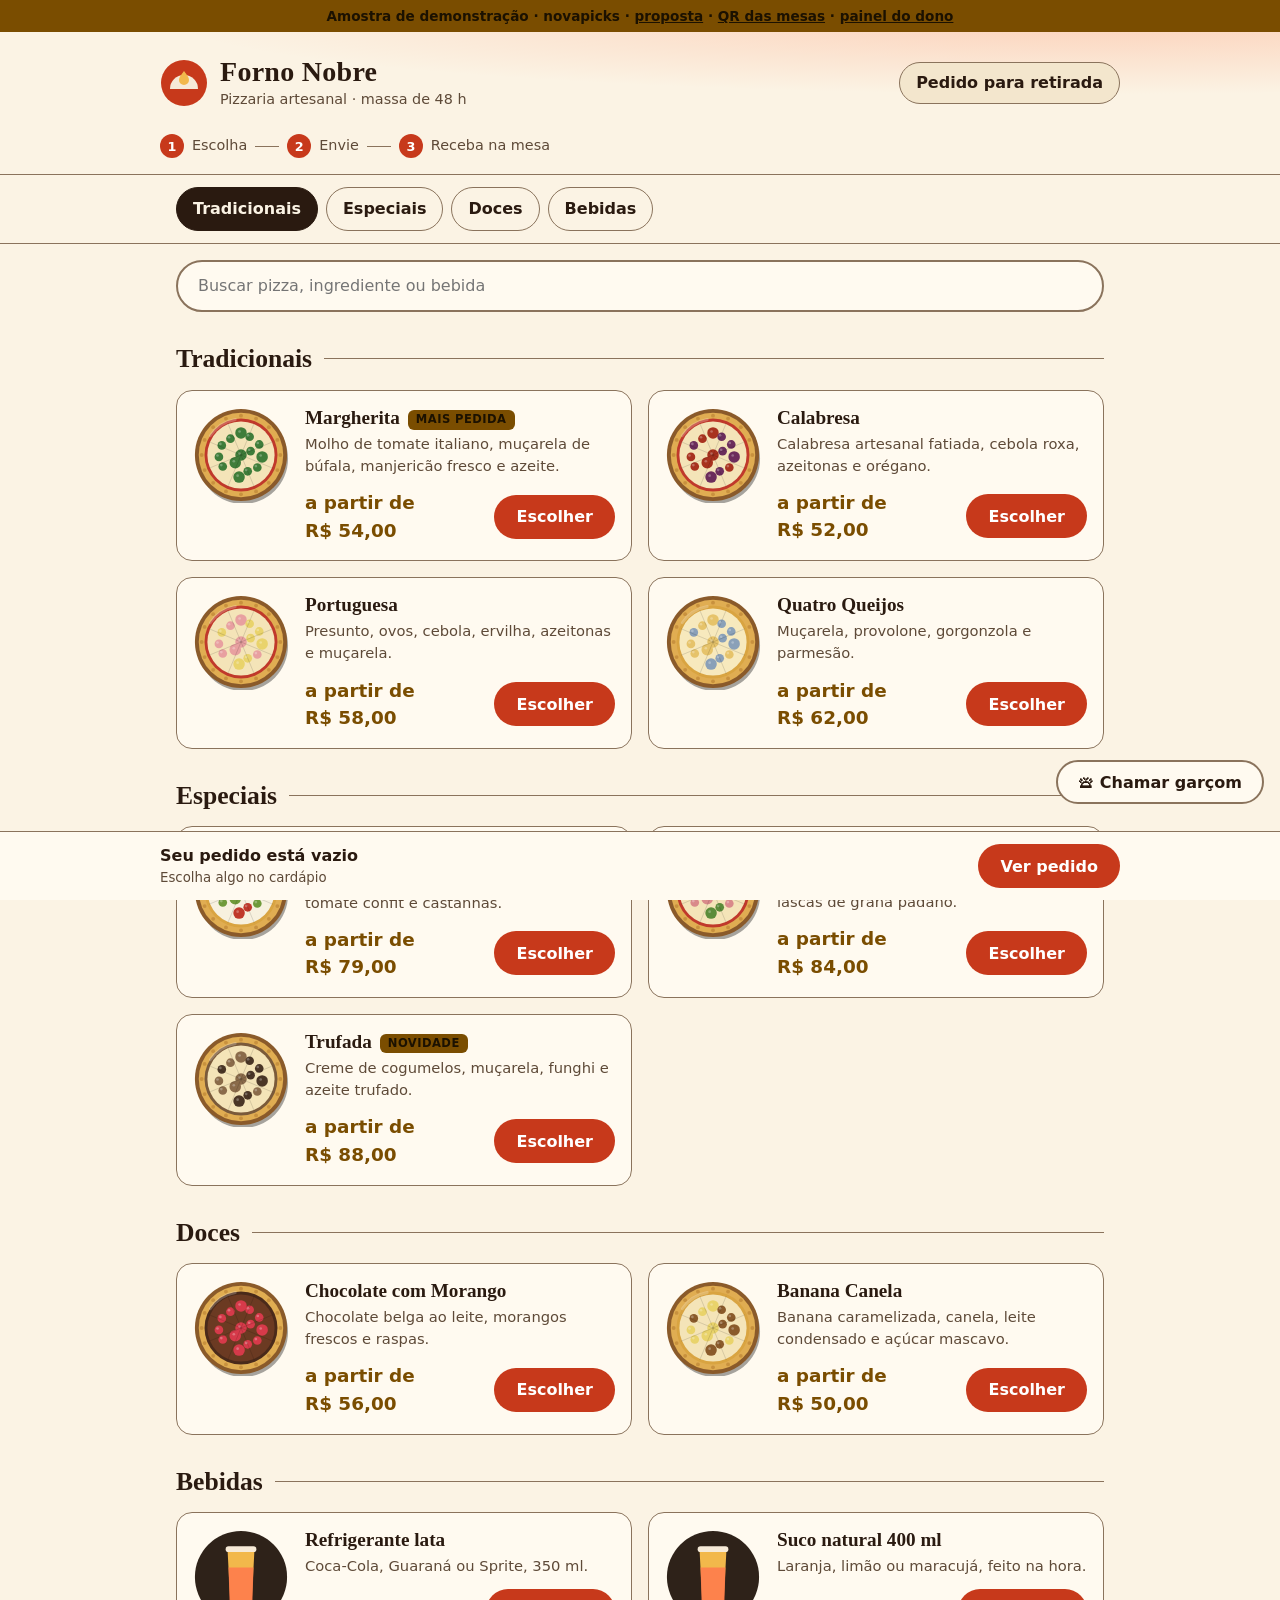
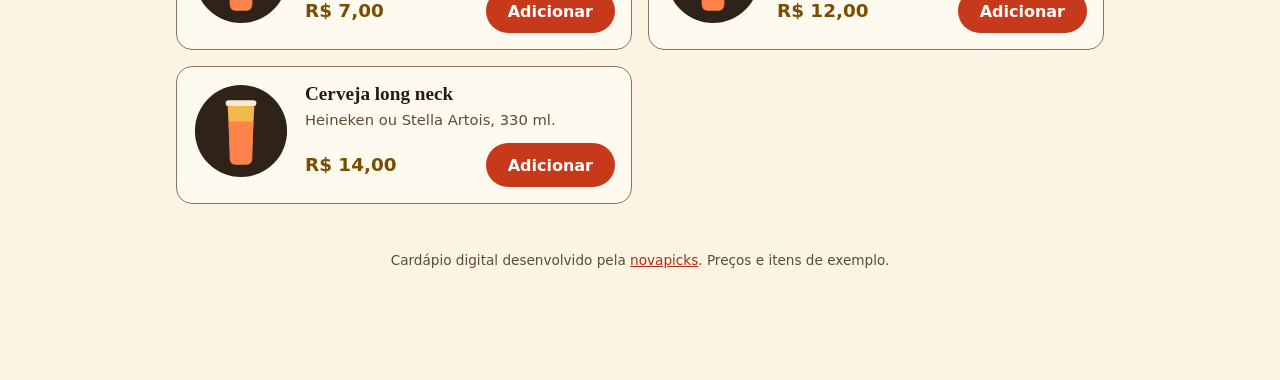
==== index.html @ 1760fc1a "feat: cardápio digital com QR por mesa, painel do dono e proposta comercial" ====
<!doctype html>
<html lang="pt-BR">
<head>
<meta charset="utf-8">
<meta name="viewport" content="width=device-width, initial-scale=1">
<meta name="description" content="Cardápio digital com pedido por mesa via QR code.">
<meta name="theme-color" content="#17110d">
<title>Forno Nobre · Cardápio digital</title>
<link rel="stylesheet" href="css/estilo.css">
</head>
<body>
<a class="pular" href="#cardapio">Pular para o cardápio</a>
<div class="selo-demo">Amostra de demonstração · novapicks · <a href="apresentacao.html">proposta</a> · <a href="qr.html">QR das mesas</a> · <a href="painel.html" target="_blank" rel="noopener">painel do dono</a></div>
<header class="topo">
  <div class="topo-int"><div class="marca" id="marca"></div><div class="mesa" id="mesa"></div></div>
  <ol class="passos" aria-label="Como pedir"><li><b>1</b> Escolha</li><li><b>2</b> Envie</li><li><b>3</b> Receba na mesa</li></ol>
</header>
<nav class="cats" aria-label="Categorias do cardápio"><div class="cats-int" id="cats-int"></div></nav>
<div class="busca-wrap"><label class="so-leitor" for="busca">Buscar no cardápio</label><input type="search" id="busca" placeholder="Buscar pizza, ingrediente ou bebida" autocomplete="off"></div>
<div class="acomp" id="acomp" hidden aria-live="polite"></div>
<main id="cardapio" tabindex="-1"></main>
<p class="vazio" id="sem-resultado" hidden>Nada encontrado. Tente outro nome.</p>
<p class="rodape-pagina">Cardápio digital desenvolvido pela <a href="https://novapicks.website">novapicks</a>. Preços e itens de exemplo.</p>

<button class="btn btn-contorno garcom" id="garcom" type="button" style="background:var(--superficie)">🛎 Chamar garçom</button>

<div class="barra"><div class="barra-int">
  <div class="resumo" id="barra-resumo" aria-live="polite"></div>
  <button class="btn btn-primario" id="ver-pedido" type="button">Ver pedido</button>
</div></div>

<dialog id="montar" aria-labelledby="m-nome">
  <button class="x" id="m-fechar-x" type="button" aria-label="Fechar">×</button>
  <h2 id="m-nome"></h2><p id="m-desc" class="aviso" style="margin-top:0"></p>
  <fieldset><legend>Tamanho</legend><div id="m-tam" class="opcs"></div></fieldset>
  <label for="m-meio">Meio a meio?</label><select id="m-meio"></select>
  <fieldset><legend>Borda recheada</legend><div id="m-borda" class="opcs"></div></fieldset>
  <div class="acoes">
    <span class="qtd" role="group" aria-label="Quantidade"><button id="m-menos" type="button" aria-label="Diminuir">−</button><output id="m-qtd">1</output><button id="m-mais" type="button" aria-label="Aumentar">+</button></span>
    <button class="btn btn-primario" id="m-add" type="button"></button>
  </div>
  <div class="acoes"><button class="btn btn-contorno" id="m-fechar" type="button">Cancelar</button></div>
</dialog>

<dialog id="painel" aria-labelledby="titulo-pedido">
  <button class="x" id="fechar-x" type="button" aria-label="Fechar pedido">×</button>
  <h2 id="titulo-pedido">Seu pedido</h2>
  <div id="lista"></div>
  <div class="totais" id="totais"></div>
  <label for="nome">Seu nome (opcional)</label><input type="text" id="nome" maxlength="40" autocomplete="given-name">
  <label for="obs">Observações (ex.: sem cebola)</label>
  <textarea id="obs" rows="2" maxlength="200"></textarea>
  <div id="pix-box" hidden>
    <div id="pix-qr"></div>
    <label for="pix-code">Pix copia e cola</label>
    <input type="text" id="pix-code" readonly>
    <button class="btn btn-contorno" id="pix-copiar" type="button" style="width:100%;margin-top:8px">Copiar código Pix</button>
    <p class="aviso">Chave de demonstração: nenhum valor é cobrado nesta amostra.</p>
  </div>
  <div class="acoes">
    <button class="btn btn-contorno" id="fechar" type="button">Voltar ao cardápio</button>
    <button class="btn btn-contorno" id="pix" type="button">Pagar com Pix</button>
    <button class="btn btn-primario" id="enviar" type="button">Enviar pedido</button>
  </div>
  <p class="aviso">O pedido vai para a pizzaria e para o WhatsApp da casa, já com o número da mesa. <button class="btn btn-contorno" id="limpar" type="button" style="min-height:32px;padding:2px 12px;font-size:.85rem">Limpar pedido</button></p>
</dialog>

<script src="vendor/qrcode.js"></script>
<script src="js/dados.js"></script>
<script src="js/store.js"></script>
<script src="js/arte.js"></script>
<script src="js/app.js"></script>
</body>
</html>
---- css/estilo.css ----
/* Design System: tokens no :root, mobile-first, escala de 8px */
:root {
  --fundo: #17110d;
  --superficie: #231913;
  --superficie-2: #2e2219;
  --borda: #6b5646;
  --texto: #f6ead7;
  --texto-suave: #cdbba3;
  --brasa: #ff7a4d;          /* texto/ícone de destaque */
  --botao: #c7391b;          /* fundo de botão (texto branco = 6,5:1) */
  --botao-hover: #a72f16;
  --ouro: #f2b84b;
  --manjericao: #9cc46a;
  --foco: #ffd37a;
  --raio: 16px;
  --e1: 8px; --e2: 16px; --e3: 24px; --e4: 32px;
  --fonte-titulo: "Iowan Old Style", "Palatino Linotype", Palatino, Georgia, serif;
  --fonte: system-ui, -apple-system, "Segoe UI", Roboto, sans-serif;
}
@media (prefers-color-scheme: light) {
  :root {
    --fundo: #fbf3e4; --superficie: #fffaf0; --superficie-2: #f3e6cd; --borda: #8a735c;
    --texto: #2a1a10; --texto-suave: #5e4a38; --brasa: #b32d10; --ouro: #7a4d00;
    --manjericao: #3d6a1c; --foco: #8a3b00;
  }
}
@media (prefers-contrast: more) {
  :root { --borda: #ffffff; --texto-suave: #ffffff; }
}
* { box-sizing: border-box; }
html { scroll-behavior: smooth; }
body { margin: 0; font-family: var(--fonte); background: var(--fundo); color: var(--texto); line-height: 1.5; padding-bottom: 96px; }
h1, h2, h3 { font-family: var(--fonte-titulo); line-height: 1.15; margin: 0; }
:focus-visible { outline: 3px solid var(--foco); outline-offset: 2px; }
.so-leitor { position: absolute; width: 1px; height: 1px; overflow: hidden; clip: rect(0 0 0 0); white-space: nowrap; }
.pular { position: absolute; left: 8px; top: -64px; background: var(--ouro); color: #000; padding: 8px 16px; border-radius: 8px; z-index: 50; }
.pular:focus { top: 8px; }

/* Cabeçalho */
.topo { padding: var(--e3) var(--e2) var(--e2); background:
  radial-gradient(120% 90% at 85% -10%, rgba(255,122,77,.28), transparent 60%), var(--fundo); border-bottom: 1px solid var(--borda); }
.topo-int { max-width: 960px; margin: 0 auto; display: flex; flex-wrap: wrap; align-items: center; justify-content: space-between; gap: var(--e2); }
.marca { display: flex; align-items: center; gap: 12px; }
.marca svg { width: 48px; height: 48px; flex: none; }
.marca h1 { font-size: 1.75rem; letter-spacing: .01em; }
.marca p { margin: 0; color: var(--texto-suave); font-size: .9rem; }
.mesa { background: var(--superficie-2); border: 1px solid var(--borda); border-radius: 999px; padding: 8px 16px; font-weight: 700; white-space: nowrap; }
.mesa b { color: var(--ouro); font-size: 1.15em; }

/* Navegação por categoria */
.cats { position: sticky; top: 0; z-index: 20; background: var(--fundo); border-bottom: 1px solid var(--borda); }
.cats-int { max-width: 960px; margin: 0 auto; display: flex; gap: 8px; padding: 12px var(--e2); overflow-x: auto; scrollbar-width: none; }
.cats a { flex: none; padding: 8px 16px; border: 1px solid var(--borda); border-radius: 999px; color: var(--texto); text-decoration: none; font-weight: 600; min-height: 44px; display: inline-flex; align-items: center; }
.cats a[aria-current="true"] { background: var(--texto); color: var(--fundo); border-color: var(--texto); }

main { max-width: 960px; margin: 0 auto; padding: 0 var(--e2); }
.secao { padding-top: var(--e4); scroll-margin-top: 72px; }
.secao h2 { font-size: 1.6rem; margin-bottom: var(--e2); display: flex; align-items: center; gap: 12px; }
.secao h2::after { content: ""; flex: 1; height: 1px; background: var(--borda); }
.grade { display: grid; gap: var(--e2); grid-template-columns: 1fr; }
@media (min-width: 768px) { .grade { grid-template-columns: 1fr 1fr; } }

/* Cartão de item */
.item { display: grid; grid-template-columns: 96px 1fr; gap: var(--e2); background: var(--superficie); border: 1px solid var(--borda); border-radius: var(--raio); padding: var(--e2); }
.item .arte { width: 96px; height: 96px; border-radius: 50%; }
.item .arte svg { width: 100%; height: 100%; display: block; }
.item h3 { font-size: 1.2rem; }
.item p { margin: 4px 0 12px; color: var(--texto-suave); font-size: .92rem; }
.tag { display: inline-block; background: var(--ouro); color: #1b1100; font: 700 .72rem/1 var(--fonte); padding: 4px 8px; border-radius: 6px; text-transform: uppercase; letter-spacing: .04em; margin-left: 8px; vertical-align: middle; }
.rodape-item { display: flex; align-items: center; justify-content: space-between; gap: 8px; }
.preco { font-weight: 800; color: var(--ouro); font-size: 1.15rem; }

/* Botões */
.btn { font: 700 1rem var(--fonte); min-height: 44px; padding: 8px 20px; border-radius: 999px; border: 2px solid transparent; cursor: pointer; display: inline-flex; align-items: center; justify-content: center; gap: 8px; text-decoration: none; }
.btn-primario { background: var(--botao); color: #fff; }
.btn-primario:hover { background: var(--botao-hover); }
.btn-contorno { background: transparent; color: var(--texto); border-color: var(--borda); }
.btn-contorno:hover { border-color: var(--texto); }
.qtd { display: inline-flex; align-items: center; gap: 4px; background: var(--superficie-2); border: 1px solid var(--borda); border-radius: 999px; }
.qtd button { width: 44px; height: 44px; border: 0; background: transparent; color: var(--texto); font-size: 1.4rem; cursor: pointer; border-radius: 50%; }
.qtd output { min-width: 24px; text-align: center; font-weight: 800; }

/* Barra do pedido */
.barra { position: fixed; left: 0; right: 0; bottom: 0; z-index: 30; padding: 12px var(--e2) calc(12px + env(safe-area-inset-bottom)); background: var(--superficie); border-top: 1px solid var(--borda); }
.barra-int { max-width: 960px; margin: 0 auto; display: flex; gap: 12px; align-items: center; justify-content: space-between; }
.barra .resumo { font-weight: 700; }
.barra .resumo small { display: block; color: var(--texto-suave); font-weight: 400; }
.garcom { position: fixed; right: var(--e2); bottom: 96px; z-index: 25; }

/* Painel do pedido */
dialog { width: min(560px, 100%); max-height: 90vh; margin: auto auto 0; border: 1px solid var(--borda); border-radius: var(--raio) var(--raio) 0 0; background: var(--superficie); color: var(--texto); padding: var(--e3); }
@media (min-width: 640px) { dialog { margin: auto; border-radius: var(--raio); } }
dialog::backdrop { background: rgba(0,0,0,.65); }
dialog h2 { font-size: 1.5rem; margin-bottom: var(--e2); }
.linha { display: flex; justify-content: space-between; align-items: center; gap: 12px; padding: 12px 0; border-bottom: 1px solid var(--borda); }
.linha .nome { flex: 1; font-weight: 600; }
.totais { margin: var(--e2) 0; display: grid; gap: 4px; }
.totais div { display: flex; justify-content: space-between; }
.totais .total { font-size: 1.25rem; font-weight: 800; color: var(--ouro); }
label { display: block; font-weight: 600; margin: var(--e2) 0 4px; }
textarea, input[type=text], input[type=number], input[type=url] { width: 100%; font: inherit; color: var(--texto); background: var(--fundo); border: 2px solid var(--borda); border-radius: 12px; padding: 12px; min-height: 44px; }
.acoes { display: flex; gap: 12px; flex-wrap: wrap; margin-top: var(--e2); }
.acoes .btn { flex: 1; }
.aviso { font-size: .85rem; color: var(--texto-suave); margin-top: var(--e2); }
.vazio { color: var(--texto-suave); padding: var(--e3) 0; text-align: center; }
.selo-demo { background: var(--ouro); color: #1b1100; text-align: center; font-size: .85rem; font-weight: 700; padding: 6px var(--e2); }
.rodape-pagina { text-align: center; color: var(--texto-suave); font-size: .85rem; padding: var(--e4) var(--e2) 0; }
.rodape-pagina a { color: var(--brasa); }
@media (prefers-reduced-motion: reduce) { html { scroll-behavior: auto; } * { transition: none !important; animation: none !important; } }

/* Gerador de QR */
.painel { max-width: 960px; margin: 0 auto; padding: var(--e3) var(--e2); }
.painel .campos { display: grid; gap: var(--e2); grid-template-columns: 1fr; margin-bottom: var(--e3); }
@media (min-width: 768px) { .painel .campos { grid-template-columns: 2fr 1fr auto; align-items: end; } }
.folhas { display: grid; gap: var(--e2); grid-template-columns: repeat(auto-fill, minmax(220px, 1fr)); }
.placa { background: #fffaf0; color: #2a1a10; border: 2px dashed #8a735c; border-radius: var(--raio); padding: var(--e2); text-align: center; break-inside: avoid; }
.placa h3 { font-size: 1.1rem; }
.placa .n { font: 800 3rem/1 var(--fonte-titulo); color: #b32d10; }
.placa svg.qr { width: 100%; max-width: 180px; height: auto; margin: 8px auto; display: block; }
.placa p { margin: 0; font-size: .85rem; }
@media print {
  body { background: #fff; padding: 0; }
  .nao-imprimir, .selo-demo { display: none !important; }
  .folhas { grid-template-columns: repeat(2, 1fr); }
  .placa { border-color: #000; }
}

/* ===== Refinamento visual e novas telas ===== */
.passos { max-width: 960px; margin: var(--e3) auto 0; padding: 0; list-style: none; display: flex; gap: 8px; flex-wrap: wrap; }
.passos li { display: flex; align-items: center; gap: 8px; color: var(--texto-suave); font-size: .9rem; }
.passos li + li::before { content: ""; width: 24px; height: 1px; background: var(--borda); }
.passos b { width: 24px; height: 24px; border-radius: 50%; background: var(--botao); color: #fff; display: inline-grid; place-items: center; font-size: .8rem; }
.busca-wrap { max-width: 960px; margin: var(--e2) auto 0; padding: 0 var(--e2); }
input[type=search], select { width: 100%; font: inherit; color: var(--texto); background: var(--superficie); border: 2px solid var(--borda); border-radius: 999px; padding: 12px 20px; min-height: 48px; }
select { border-radius: 12px; }
.esgotado { color: var(--texto-suave); font-weight: 700; font-size: .9rem; border: 1px dashed var(--borda); border-radius: 999px; padding: 8px 16px; }
.item.off { opacity: .6; } .item.off .arte { filter: grayscale(1); }
.item { animation: sobe .5s ease both; animation-delay: calc(var(--n, 0) * 60ms); transition: transform .2s, border-color .2s; }
.item:hover { transform: translateY(-2px); border-color: var(--brasa); }
@keyframes sobe { from { opacity: 0; transform: translateY(12px); } to { opacity: 1; transform: none; } }
[hidden] { display: none !important; }
fieldset { border: 0; padding: 0; margin: var(--e2) 0 0; }
legend { font-weight: 700; margin-bottom: 8px; padding: 0; }
.opcs { display: grid; gap: 8px; }
.opc { display: flex; align-items: center; gap: 12px; margin: 0; padding: 12px 16px; border: 2px solid var(--borda); border-radius: 12px; cursor: pointer; font-weight: 600; min-height: 48px; }
.opc:has(input:checked) { border-color: var(--ouro); background: var(--superficie-2); }
.opc input { width: 20px; height: 20px; accent-color: var(--botao); }
.opc small { color: var(--texto-suave); font-weight: 400; }
.acomp { max-width: 960px; margin: var(--e2) auto 0; padding: 12px var(--e2); background: var(--superficie-2); border: 1px solid var(--ouro); border-radius: var(--raio); display: flex; flex-wrap: wrap; gap: 8px 16px; align-items: center; }
@media (min-width: 992px) { .acomp { margin-left: auto; margin-right: auto; } }
.acomp ol { display: flex; gap: 6px; list-style: none; padding: 0; margin: 0 0 0 auto; }
.acomp li { width: 32px; height: 8px; border-radius: 4px; background: var(--borda); }
.acomp li.ok { background: var(--manjericao); }
#pix-qr svg { width: 200px; max-width: 100%; display: block; margin: var(--e2) auto 0; background: #fff; border-radius: 12px; }
#pix-box { margin-top: var(--e2); }
.selo-demo a { color: inherit; font-weight: 800; }

/* Painel do dono */
.abas { display: flex; gap: 8px; margin-bottom: var(--e3); }
.abas button[aria-selected="true"] { background: var(--texto); color: var(--fundo); border-color: var(--texto); }
.quadro { display: grid; gap: var(--e2); grid-template-columns: repeat(auto-fill, minmax(260px, 1fr)); }
.ficha { background: var(--superficie); border: 1px solid var(--borda); border-radius: var(--raio); padding: var(--e2); }
.ficha h3 { font-size: 1.15rem; display: flex; justify-content: space-between; }
.ficha ul { margin: 8px 0; padding-left: 20px; color: var(--texto-suave); }
.ficha .estado { font: 700 .75rem var(--fonte); text-transform: uppercase; letter-spacing: .05em; padding: 4px 8px; border-radius: 6px; background: var(--ouro); color: #1b1100; }
.ficha[data-s="preparando"] .estado { background: var(--brasa); color: #1b1100; }
.ficha[data-s="pronto"] .estado { background: var(--manjericao); color: #0e1a05; }
.ficha[data-s="entregue"] { opacity: .6; }
.tabela { width: 100%; border-collapse: collapse; }
.tabela th, .tabela td { text-align: left; padding: 12px 8px; border-bottom: 1px solid var(--borda); vertical-align: middle; }
.tabela input[type=number] { max-width: 110px; }
.tabela label { display: inline-flex; gap: 8px; align-items: center; margin: 0; font-weight: 600; }
.tabela input[type=checkbox] { width: 22px; height: 22px; accent-color: var(--botao); }

/* Página de proposta */
.proposta { max-width: 960px; margin: 0 auto; padding: var(--e4) var(--e2); }
.proposta .hero h1 { font-size: clamp(2rem, 6vw, 3.4rem); max-width: 18ch; }
.proposta .hero p { font-size: 1.15rem; color: var(--texto-suave); max-width: 52ch; margin: var(--e2) 0 var(--e3); }
.proposta section { margin-top: var(--e4); }
.proposta h2 { font-size: 1.6rem; margin-bottom: var(--e2); }
.cartoes { display: grid; gap: var(--e2); grid-template-columns: repeat(auto-fit, minmax(240px, 1fr)); }
.cartao { background: var(--superficie); border: 1px solid var(--borda); border-radius: var(--raio); padding: var(--e3); }
.cartao h3 { font-size: 1.2rem; margin-bottom: 8px; }
.cartao p, .cartao li { color: var(--texto-suave); margin: 0; }
.cartao ul { padding-left: 20px; margin: 12px 0 0; display: grid; gap: 4px; }
.cartao.destaque { border-color: var(--ouro); }
.cartao .valor { font: 800 1.8rem var(--fonte-titulo); color: var(--ouro); margin: 8px 0; }
.cartao .valor small { font: 400 .9rem var(--fonte); color: var(--texto-suave); }
.num { display: inline-grid; place-items: center; width: 40px; height: 40px; border-radius: 50%; background: var(--botao); color: #fff; font-weight: 800; margin-bottom: 12px; }
.proposta .btn { margin: 0 8px 8px 0; }

dialog { position: relative; }
.x { position: absolute; top: 12px; right: 12px; width: 44px; height: 44px; border-radius: 50%; border: 1px solid var(--borda); background: var(--superficie-2); color: var(--texto); font-size: 1.6rem; line-height: 1; cursor: pointer; }
.x:hover { border-color: var(--texto); }
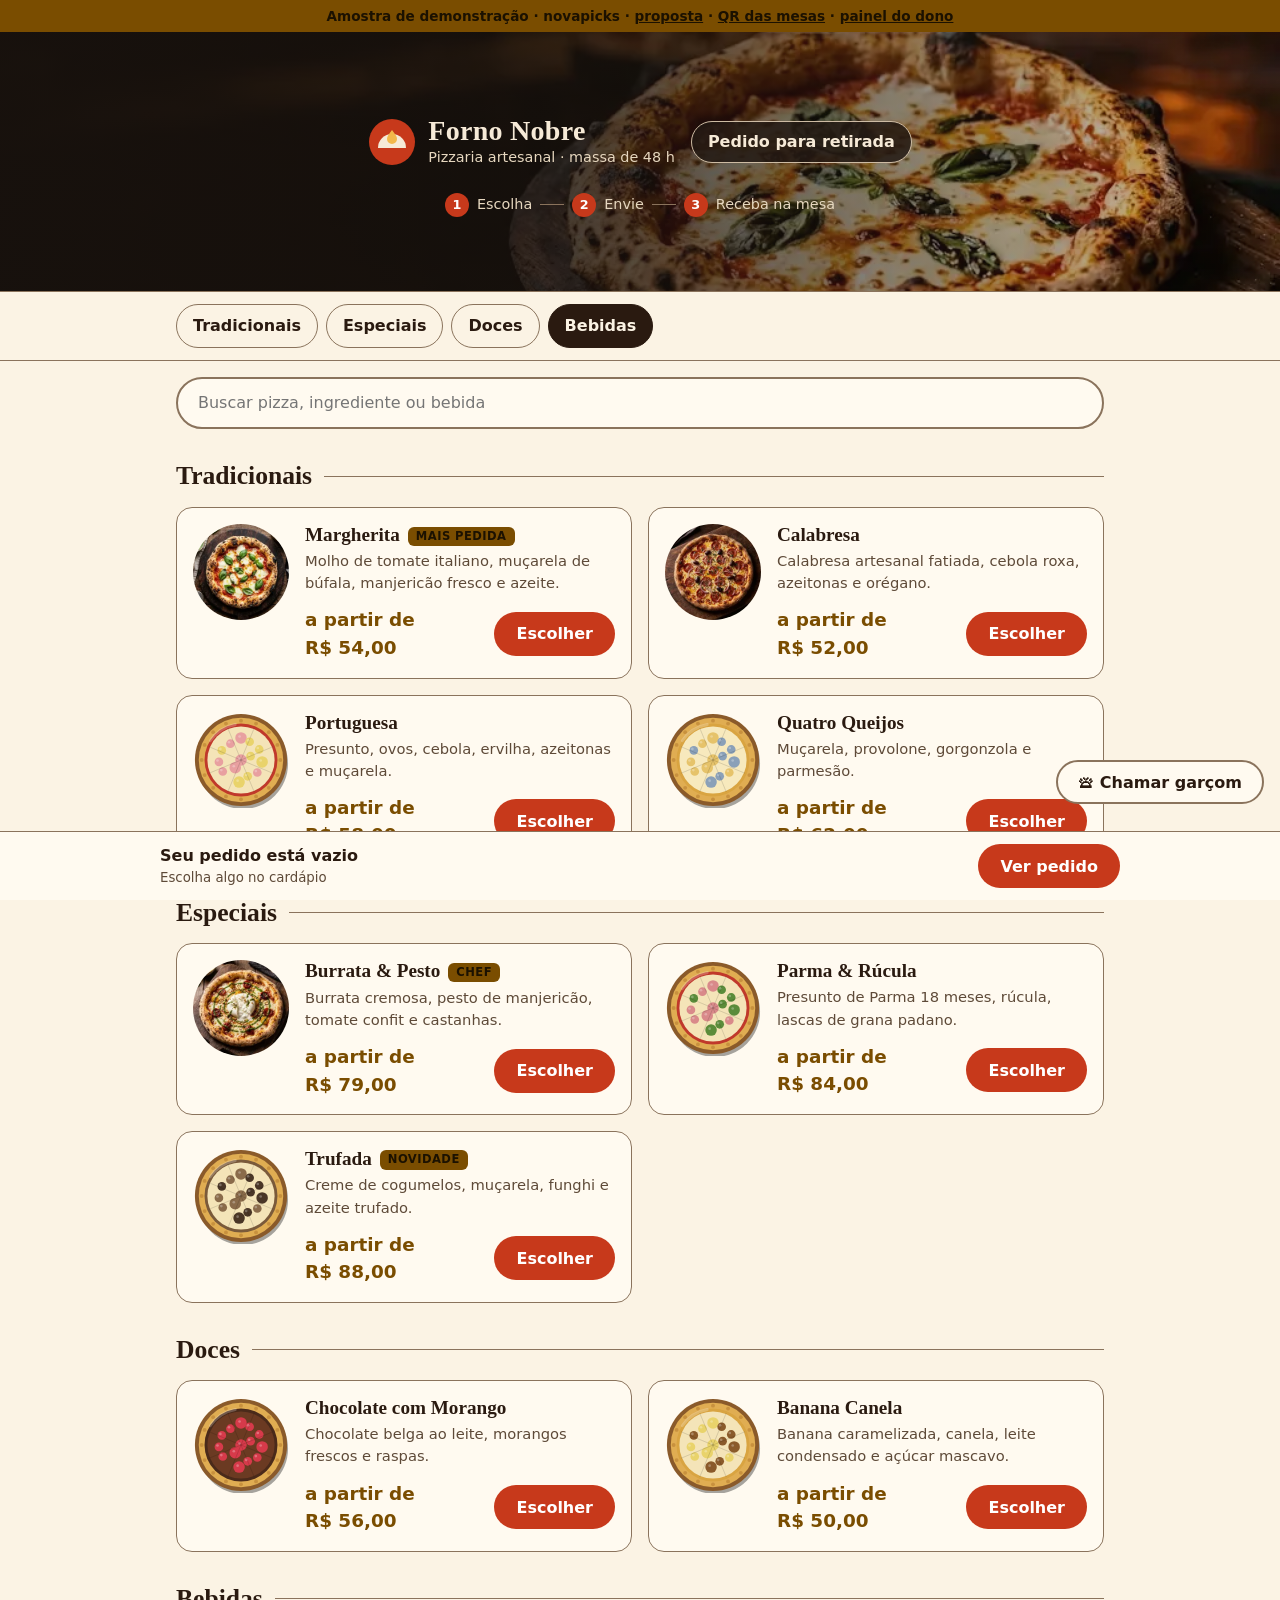
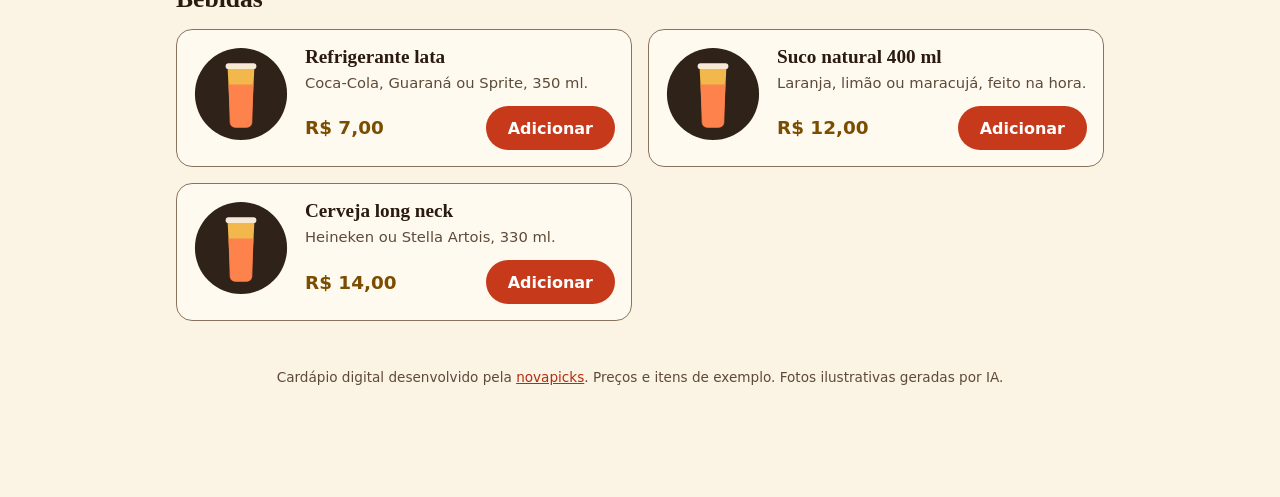
==== commit 2a52584f: "feat: fotos ilustrativas no cardápio, imagem de topo e imagem na proposta" ====
--- a/index.html
+++ b/index.html
@@ -12,6 +12,7 @@
 <a class="pular" href="#cardapio">Pular para o cardápio</a>
 <div class="selo-demo">Amostra de demonstração · novapicks · <a href="apresentacao.html">proposta</a> · <a href="qr.html">QR das mesas</a> · <a href="painel.html" target="_blank" rel="noopener">painel do dono</a></div>
 <header class="topo">
+  <img class="topo-foto" src="img/hero-1024.webp" srcset="img/hero-640.webp 640w, img/hero-1024.webp 1024w" sizes="100vw" width="1024" height="572" alt="" fetchpriority="high">
   <div class="topo-int"><div class="marca" id="marca"></div><div class="mesa" id="mesa"></div></div>
   <ol class="passos" aria-label="Como pedir"><li><b>1</b> Escolha</li><li><b>2</b> Envie</li><li><b>3</b> Receba na mesa</li></ol>
 </header>
@@ -20,7 +21,7 @@
 <div class="acomp" id="acomp" hidden aria-live="polite"></div>
 <main id="cardapio" tabindex="-1"></main>
 <p class="vazio" id="sem-resultado" hidden>Nada encontrado. Tente outro nome.</p>
-<p class="rodape-pagina">Cardápio digital desenvolvido pela <a href="https://novapicks.website">novapicks</a>. Preços e itens de exemplo.</p>
+<p class="rodape-pagina">Cardápio digital desenvolvido pela <a href="https://novapicks.website">novapicks</a>. Preços e itens de exemplo. Fotos ilustrativas geradas por IA.</p>
 
 <button class="btn btn-contorno garcom" id="garcom" type="button" style="background:var(--superficie)">🛎 Chamar garçom</button>
 
@@ -31,6 +32,7 @@
 
 <dialog id="montar" aria-labelledby="m-nome">
   <button class="x" id="m-fechar-x" type="button" aria-label="Fechar">×</button>
+  <img id="m-foto" hidden width="640" height="640" alt="">
   <h2 id="m-nome"></h2><p id="m-desc" class="aviso" style="margin-top:0"></p>
   <fieldset><legend>Tamanho</legend><div id="m-tam" class="opcs"></div></fieldset>
   <label for="m-meio">Meio a meio?</label><select id="m-meio"></select>
--- a/css/estilo.css
+++ b/css/estilo.css
@@ -192,3 +192,17 @@
 dialog { position: relative; }
 .x { position: absolute; top: 12px; right: 12px; width: 44px; height: 44px; border-radius: 50%; border: 1px solid var(--borda); background: var(--superficie-2); color: var(--texto); font-size: 1.6rem; line-height: 1; cursor: pointer; }
 .x:hover { border-color: var(--texto); }
+
+/* ===== Fotos ===== */
+.topo { position: relative; overflow: hidden; isolation: isolate; min-height: 220px; display: flex; flex-direction: column; justify-content: center; color: #f6ead7; }
+.topo-foto { position: absolute; inset: 0; width: 100%; height: 100%; object-fit: cover; object-position: 72% center; z-index: -2; }
+.topo::before { content: ""; position: absolute; inset: 0; z-index: -1; background: linear-gradient(180deg, rgba(23,17,13,.86), rgba(23,17,13,.62)); }
+@media (min-width: 768px) { .topo { min-height: 260px; } .topo::before { background: linear-gradient(90deg, rgba(23,17,13,.96) 0%, rgba(23,17,13,.82) 42%, rgba(23,17,13,.15) 100%); } }
+.topo h1 { color: #f6ead7; }
+.topo .marca p, .topo .passos li { color: #e6d7bf; }
+.topo .mesa { background: rgba(35,25,19,.85); color: #f6ead7; border-color: #cdbba3; }
+.item .arte img { width: 100%; height: 100%; object-fit: cover; border-radius: 50%; display: block; }
+#m-foto { width: 100%; height: auto; aspect-ratio: 16 / 9; object-fit: cover; border-radius: 12px; margin-bottom: 12px; display: block; }
+.foto-prop { margin: 0 0 var(--e4); }
+.foto-prop img { width: 100%; height: auto; border-radius: var(--raio); display: block; }
+.foto-prop figcaption { font-size: .8rem; color: var(--texto-suave); margin-top: 6px; }
